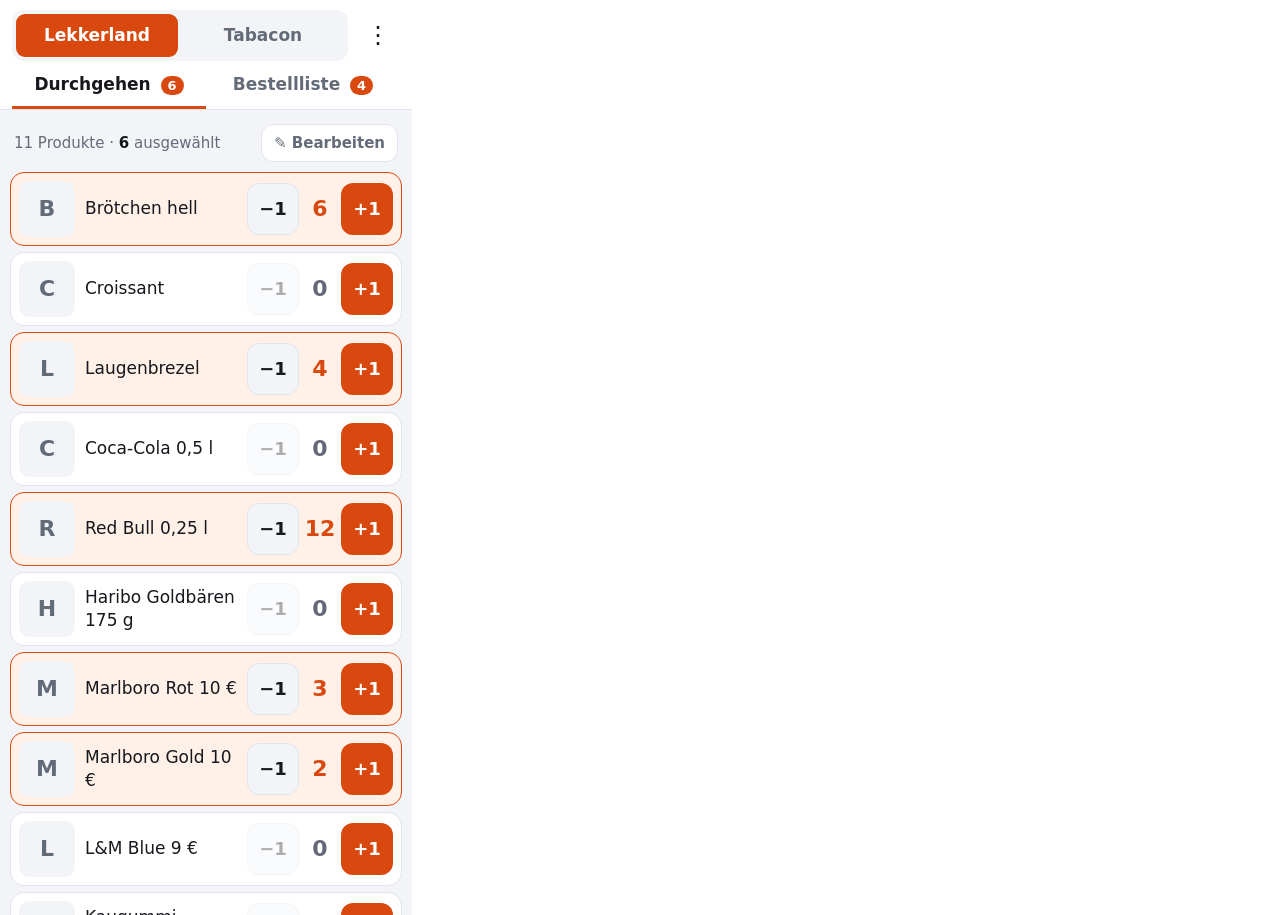
==== tests/demo.html @ 1b0dbbc1 "Bestell-App: Laufweg-Liste mit Fotos und Zaehlern, Bestellliste zum Abhaken, offline Co-Authored-By:" ====
<!doctype html>
<meta charset="utf-8">
<script>
// Füllt die App mit Beispieldaten für Screenshots. ?view=order|count, ?sup=lekkerland|tabacon
const params = new URLSearchParams(location.search);
const names = ['Brötchen hell', 'Croissant', 'Laugenbrezel', 'Coca-Cola 0,5 l', 'Red Bull 0,25 l', 'Haribo Goldbären 175 g',
  'Marlboro Rot 10 €', 'Marlboro Gold 10 €', 'L&M Blue 9 €', 'Kaugummi Airwaves', 'Feuerzeug Clipper'];
const counts = [6, 0, 4, 0, 12, 0, 3, 2, 0, 0, 5];
const products = names.map((name, i) => ({ id: 'p' + i, name, count: counts[i], photo: false }));
const order = {
  created: Date.now() - 3600e3,
  items: products.filter(p => p.count).map(p => ({ id: p.id, name: p.name, count: p.count, done: false }))
    .sort((a, b) => a.name.localeCompare(b.name, 'de')),
};
order.items[0].done = order.items[1].done = true;
localStorage.setItem('bestellapp', JSON.stringify({
  suppliers: { lekkerland: { products, order }, tabacon: { products: [], order: null } },
  ui: { supplier: params.get('sup') || 'lekkerland', view: params.get('view') || 'count', scroll: {}, lastBackup: null },
}));
</script>
<style>body { margin: 0; } iframe { border: 0; width: 412px; height: 915px; display: block; }</style>
<iframe src="../index.html"></iframe>
<script>
// ?edit=p6 öffnet das Bearbeiten-Fenster dieses Produkts
if (params.get('edit')) {
  const timer = setInterval(() => {
    const doc = document.querySelector('iframe').contentDocument;
    const btn = doc && doc.querySelector('[data-act=toggle-edit]');
    if (!btn) return;
    clearInterval(timer);
    btn.click();
    doc.querySelector(`[data-id="${params.get('edit')}"] [data-act=open]`).click();
  }, 100);
}
</script>
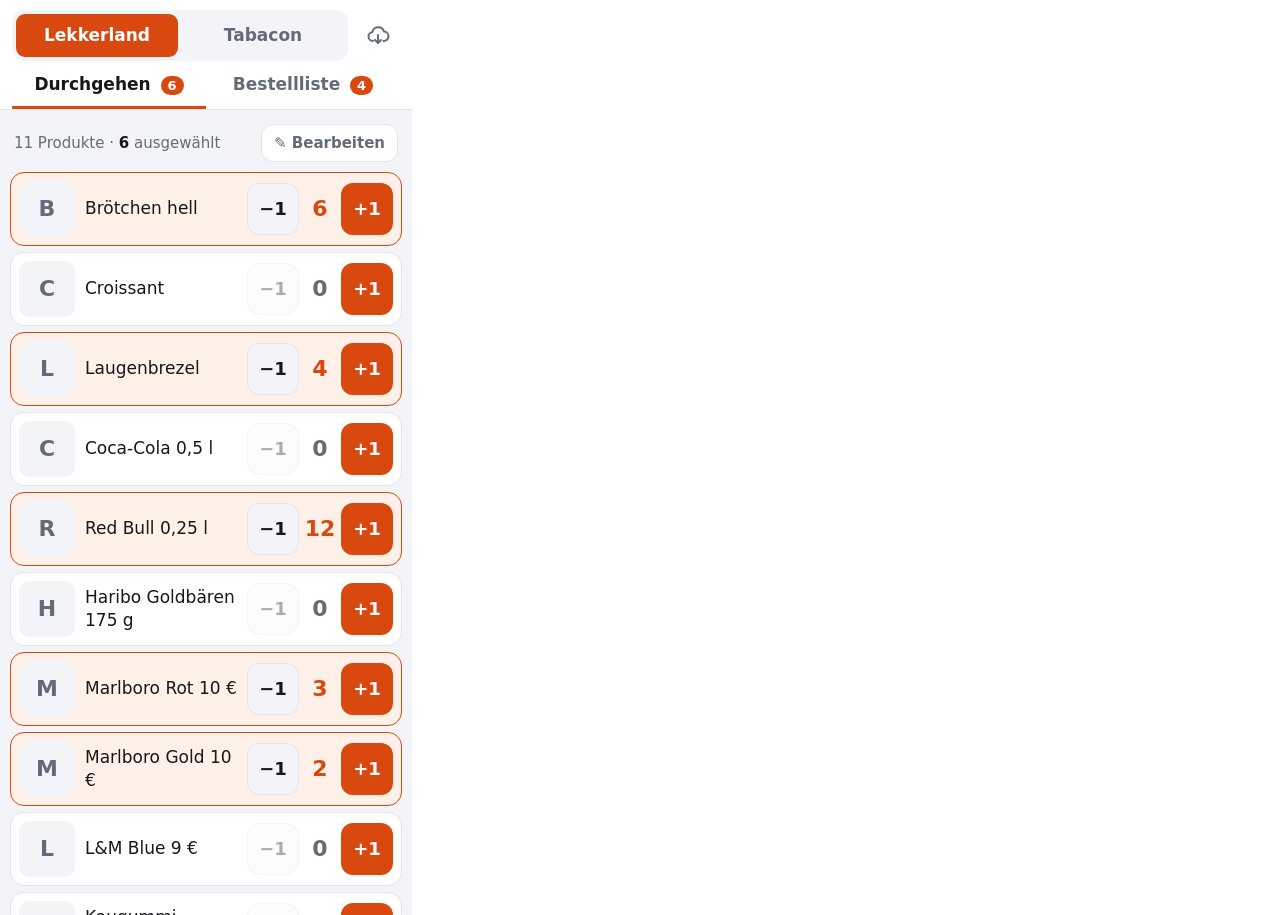
==== commit 97ae590e: "Papierkorb in jeder Zeile im Bearbeiten-Modus Co-Authored-By: Claude Opus 5.5 <noreply@anthropic.com" ====
--- a/tests/demo.html
+++ b/tests/demo.html
@@ -21,7 +21,7 @@
 <style>body { margin: 0; } iframe { border: 0; width: 412px; height: 915px; display: block; }</style>
 <iframe src="../index.html"></iframe>
 <script>
-// ?edit=p6 öffnet das Bearbeiten-Fenster dieses Produkts
+// ?edit=p6 öffnet das Bearbeiten-Fenster dieses Produkts, ?edit=keins nur den Bearbeiten-Modus
 if (params.get('edit')) {
   const timer = setInterval(() => {
     const doc = document.querySelector('iframe').contentDocument;
@@ -29,7 +29,8 @@
     if (!btn) return;
     clearInterval(timer);
     btn.click();
-    doc.querySelector(`[data-id="${params.get('edit')}"] [data-act=open]`).click();
+    const row = doc.querySelector(`[data-id="${params.get('edit')}"] [data-act=open]`);
+    if (row) row.click();
   }, 100);
 }
 </script>
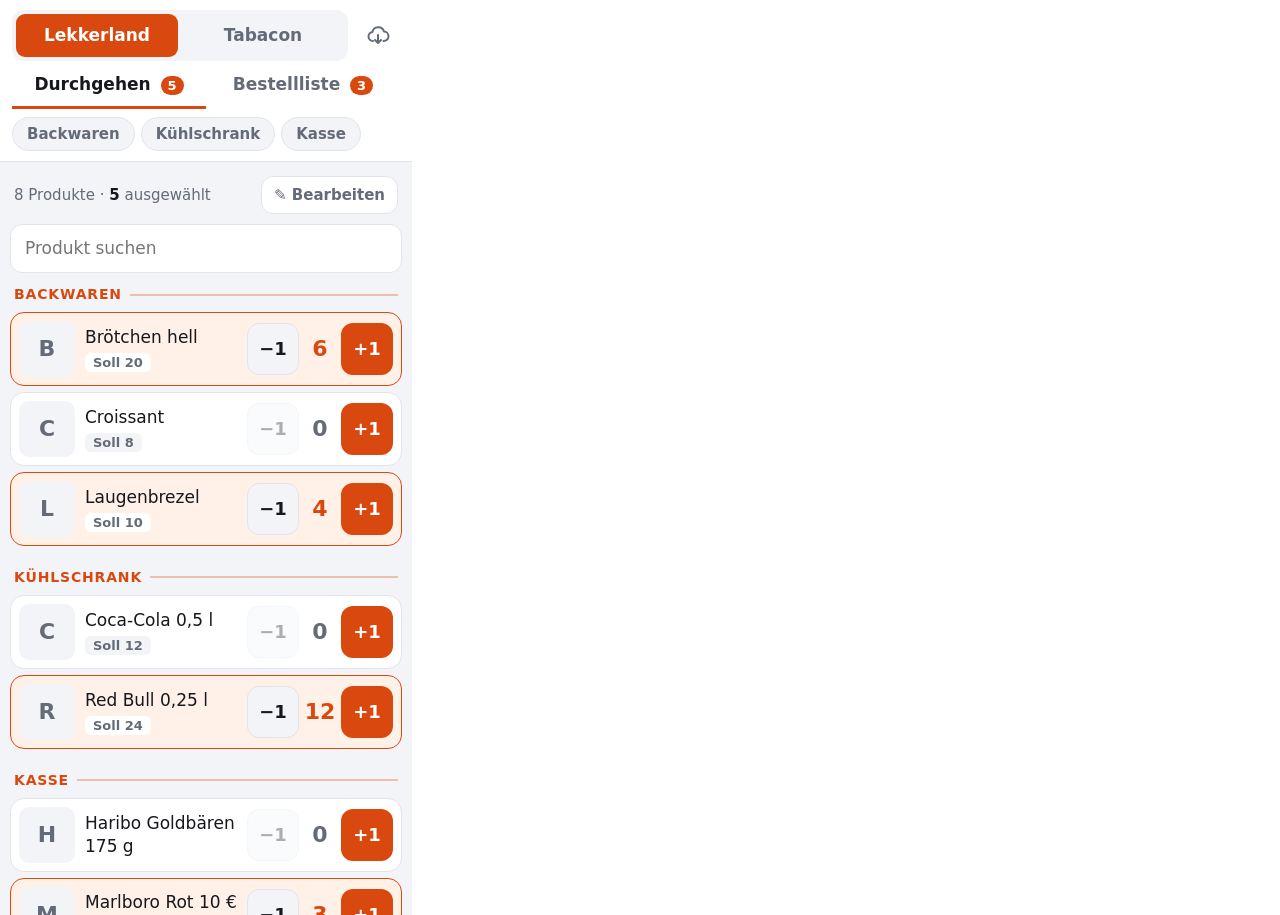
==== commit 4a657526: "Gemeinsamer Laufweg mit Abschnitten, Soll-Bestand, Suche, Teilen, Sicherungs-Erinnerung Beide Liefer" ====
--- a/tests/demo.html
+++ b/tests/demo.html
@@ -3,25 +3,29 @@
 <script>
 // Füllt die App mit Beispieldaten für Screenshots. ?view=order|count, ?sup=lekkerland|tabacon
 const params = new URLSearchParams(location.search);
-const names = ['Brötchen hell', 'Croissant', 'Laugenbrezel', 'Coca-Cola 0,5 l', 'Red Bull 0,25 l', 'Haribo Goldbären 175 g',
-  'Marlboro Rot 10 €', 'Marlboro Gold 10 €', 'L&M Blue 9 €', 'Kaugummi Airwaves', 'Feuerzeug Clipper'];
-const counts = [6, 0, 4, 0, 12, 0, 3, 2, 0, 0, 5];
-const products = names.map((name, i) => ({ id: 'p' + i, name, count: counts[i], photo: false }));
-const order = {
-  created: Date.now() - 3600e3,
-  items: products.filter(p => p.count).map(p => ({ id: p.id, name: p.name, count: p.count, done: false }))
-    .sort((a, b) => a.name.localeCompare(b.name, 'de')),
-};
-order.items[0].done = order.items[1].done = true;
+const L = { lekkerland: true, tabacon: false }, T = { lekkerland: false, tabacon: true }, B = { lekkerland: true, tabacon: true };
+const entries = [
+  ['#', 'Backwaren'], ['Brötchen hell', B, 6, 20], ['Croissant', L, 0, 8], ['Laugenbrezel', L, 4, 10],
+  ['#', 'Kühlschrank'], ['Coca-Cola 0,5 l', L, 0, 12], ['Red Bull 0,25 l', B, 12, 24],
+  ['#', 'Kasse'], ['Haribo Goldbären 175 g', L, 0, null], ['Marlboro Rot 10 €', B, 3, 10], ['Marlboro Gold 10 €', T, 2, 6],
+  ['L&M Blue 9 €', T, 0, 5], ['Feuerzeug Clipper', B, 5, 20],
+];
+const route = entries.map(([name, sup, n, soll], i) => name === '#'
+  ? { id: 's' + i, kind: 'section', name: sup }
+  : { id: 'p' + i, kind: 'product', name, photo: false, soll, sup, count: { lekkerland: sup.lekkerland ? n : 0, tabacon: 0 } });
+const items = route.filter(e => e.kind === 'product' && e.count.lekkerland)
+  .map(p => ({ id: p.id, name: p.name, count: p.count.lekkerland, done: false }))
+  .sort((a, b) => a.name.localeCompare(b.name, 'de'));
+items[0].done = items[1].done = true;
 localStorage.setItem('bestellapp', JSON.stringify({
-  suppliers: { lekkerland: { products, order }, tabacon: { products: [], order: null } },
-  ui: { supplier: params.get('sup') || 'lekkerland', view: params.get('view') || 'count', scroll: {}, lastBackup: null },
+  v: 2, route, orders: { lekkerland: { created: Date.now() - 3600e3, items }, tabacon: null },
+  ui: { supplier: params.get('sup') || 'lekkerland', view: params.get('view') || 'count', scroll: {}, lastBackup: params.has('nobackup') ? null : Date.now() },
 }));
 </script>
 <style>body { margin: 0; } iframe { border: 0; width: 412px; height: 915px; display: block; }</style>
 <iframe src="../index.html"></iframe>
 <script>
-// ?edit=p6 öffnet das Bearbeiten-Fenster dieses Produkts, ?edit=keins nur den Bearbeiten-Modus
+// ?edit=p9 öffnet das Bearbeiten-Fenster dieses Produkts, ?edit=keins nur den Bearbeiten-Modus
 if (params.get('edit')) {
   const timer = setInterval(() => {
     const doc = document.querySelector('iframe').contentDocument;
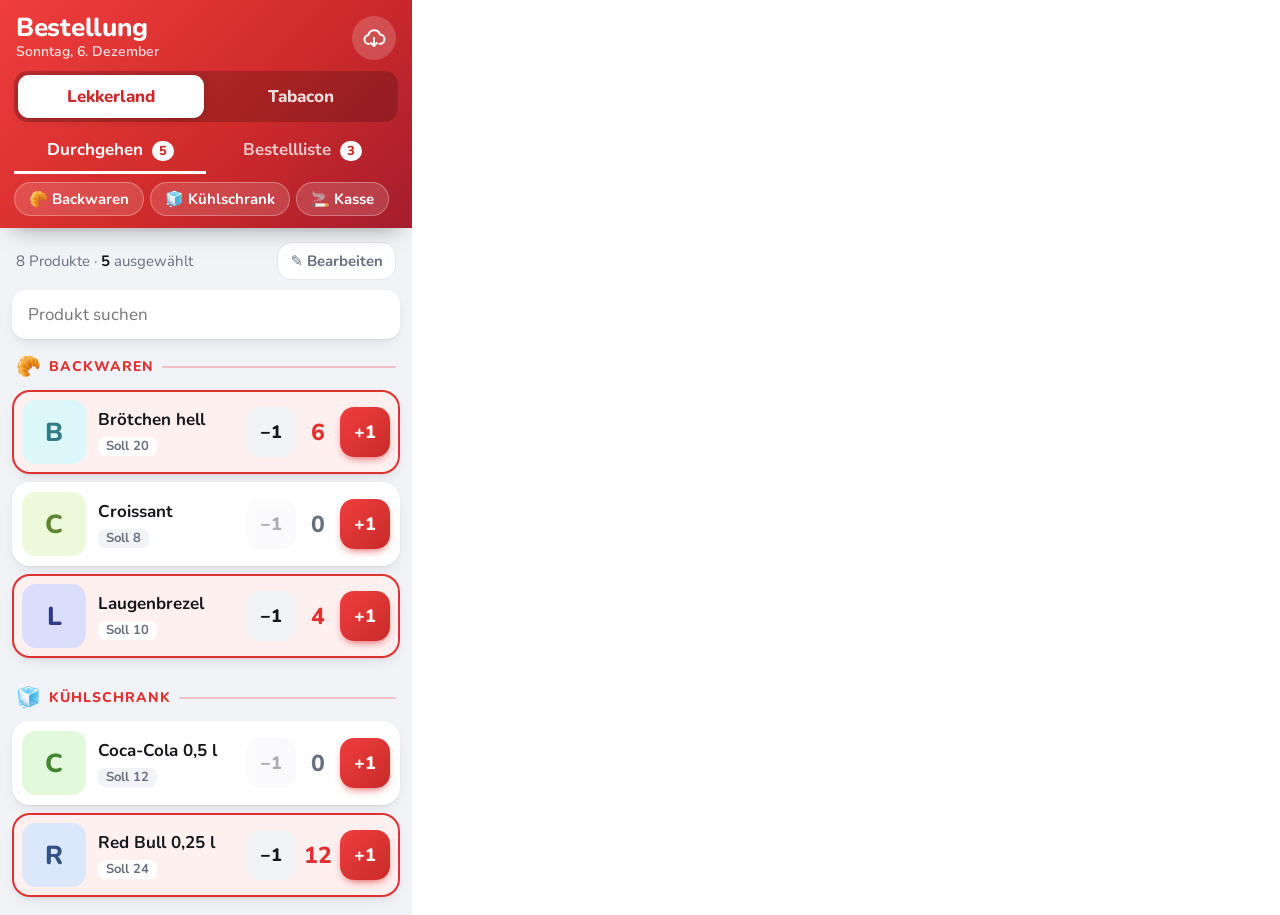
==== commit ac99fb53: "Neues Design (farbiger Kopf, Lekkerland rot), Abschnitts-Emojis, Animationen, Konfetti, Nunito, Wied" ====
--- a/tests/demo.html
+++ b/tests/demo.html
@@ -5,13 +5,13 @@
 const params = new URLSearchParams(location.search);
 const L = { lekkerland: true, tabacon: false }, T = { lekkerland: false, tabacon: true }, B = { lekkerland: true, tabacon: true };
 const entries = [
-  ['#', 'Backwaren'], ['Brötchen hell', B, 6, 20], ['Croissant', L, 0, 8], ['Laugenbrezel', L, 4, 10],
-  ['#', 'Kühlschrank'], ['Coca-Cola 0,5 l', L, 0, 12], ['Red Bull 0,25 l', B, 12, 24],
-  ['#', 'Kasse'], ['Haribo Goldbären 175 g', L, 0, null], ['Marlboro Rot 10 €', B, 3, 10], ['Marlboro Gold 10 €', T, 2, 6],
+  ['#', 'Backwaren', '🥐'], ['Brötchen hell', B, 6, 20], ['Croissant', L, 0, 8], ['Laugenbrezel', L, 4, 10],
+  ['#', 'Kühlschrank', '🧊'], ['Coca-Cola 0,5 l', L, 0, 12], ['Red Bull 0,25 l', B, 12, 24],
+  ['#', 'Kasse', '🚬'], ['Haribo Goldbären 175 g', L, 0, null], ['Marlboro Rot 10 €', B, 3, 10], ['Marlboro Gold 10 €', T, 2, 6],
   ['L&M Blue 9 €', T, 0, 5], ['Feuerzeug Clipper', B, 5, 20],
 ];
 const route = entries.map(([name, sup, n, soll], i) => name === '#'
-  ? { id: 's' + i, kind: 'section', name: sup }
+  ? { id: 's' + i, kind: 'section', name: sup, emoji: n }
   : { id: 'p' + i, kind: 'product', name, photo: false, soll, sup, count: { lekkerland: sup.lekkerland ? n : 0, tabacon: 0 } });
 const items = route.filter(e => e.kind === 'product' && e.count.lekkerland)
   .map(p => ({ id: p.id, name: p.name, count: p.count.lekkerland, done: false }))
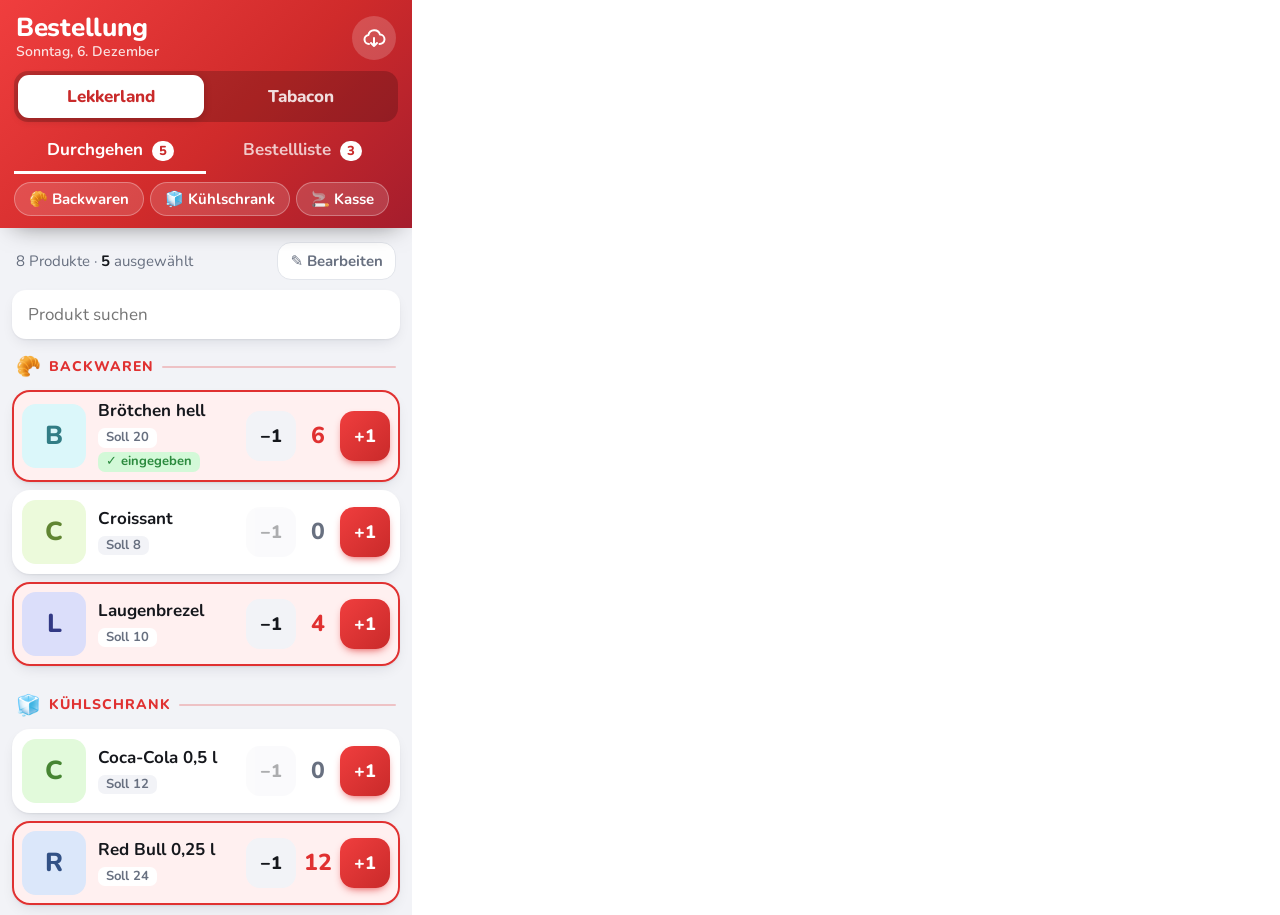
==== commit 99c8d2e3: "Bestellliste live aus den Zaehlern: nachtraeglich ergaenzen, Haken bleiben, Zaehler erst beim Loesch" ====
--- a/tests/demo.html
+++ b/tests/demo.html
@@ -13,12 +13,10 @@
 const route = entries.map(([name, sup, n, soll], i) => name === '#'
   ? { id: 's' + i, kind: 'section', name: sup, emoji: n }
   : { id: 'p' + i, kind: 'product', name, photo: false, soll, sup, count: { lekkerland: sup.lekkerland ? n : 0, tabacon: 0 } });
-const items = route.filter(e => e.kind === 'product' && e.count.lekkerland)
-  .map(p => ({ id: p.id, name: p.name, count: p.count.lekkerland, done: false }))
-  .sort((a, b) => a.name.localeCompare(b.name, 'de'));
-items[0].done = items[1].done = true;
+// Brötchen und Feuerzeug sind eingegeben, Laugenbrezel wurde danach von 2 auf 4 geändert
+const done = { p1: 6, p12: 5, p3: 2 };
 localStorage.setItem('bestellapp', JSON.stringify({
-  v: 2, route, orders: { lekkerland: { created: Date.now() - 3600e3, items }, tabacon: null },
+  v: 3, route, orders: { lekkerland: { started: Date.now() - 3600e3, done }, tabacon: { started: null, done: {} } },
   ui: { supplier: params.get('sup') || 'lekkerland', view: params.get('view') || 'count', scroll: {}, lastBackup: params.has('nobackup') ? null : Date.now() },
 }));
 </script>
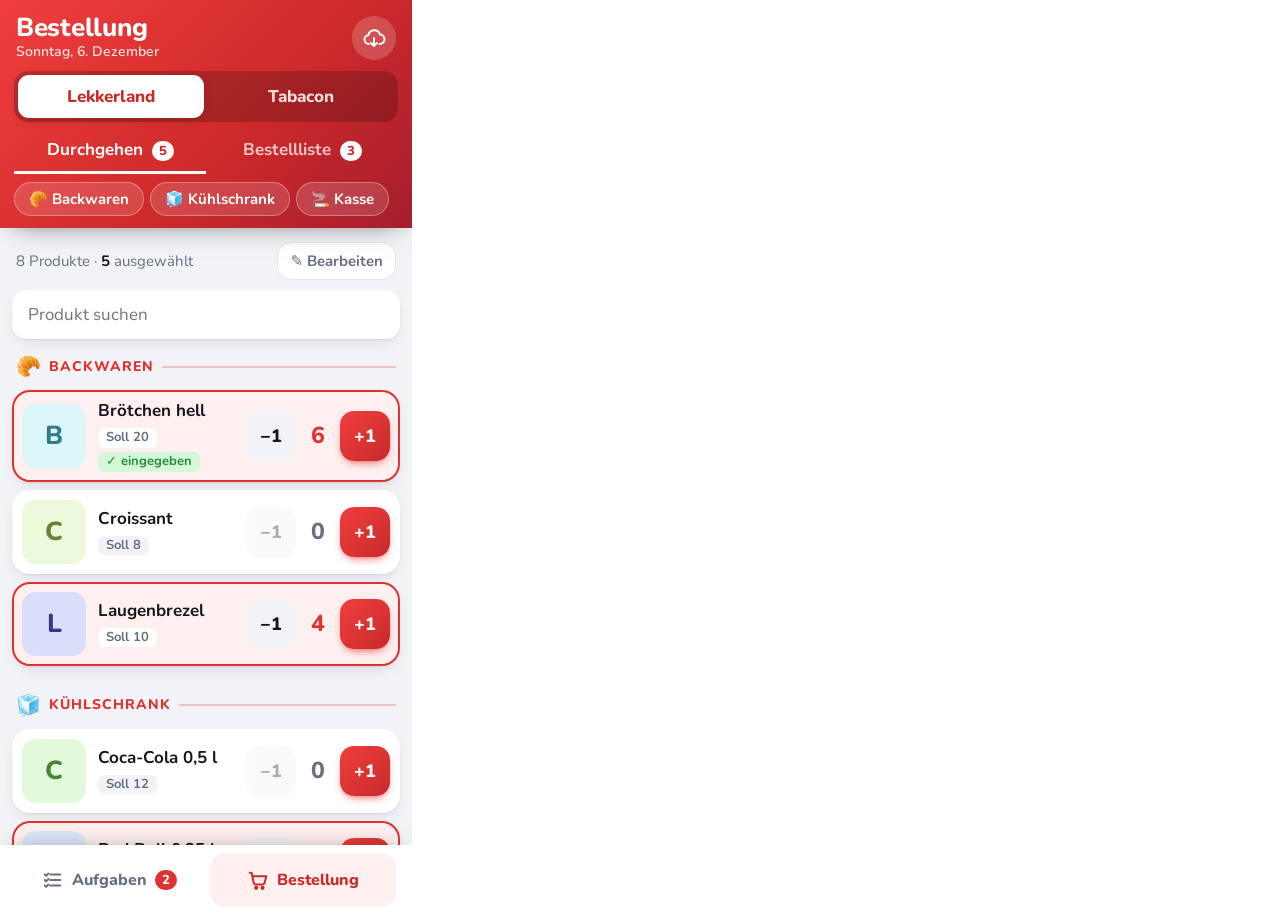
==== commit c3808345: "Aufgaben-Bereich: Tagesansicht mit Schichtplan, Bestelltagen und eigenen Aufgaben Eigener Bereich mi" ====
--- a/tests/demo.html
+++ b/tests/demo.html
@@ -17,22 +17,44 @@
 const done = { p1: 6, p12: 5, p3: 2 };
 localStorage.setItem('bestellapp', JSON.stringify({
   v: 3, route, orders: { lekkerland: { started: Date.now() - 3600e3, done }, tabacon: { started: null, done: {} } },
+  tasks: {
+    items: [
+      { id: 't1', title: 'Kasse zählen', repeat: 'weekly', weekday: 2, shift: 'any', created: '2026-10-01' },
+      { id: 't2', title: 'Kühlschrank auffüllen', repeat: 'workdays', shift: 'any', created: '2026-10-01' },
+      { id: 't3', title: 'Pfand wegbringen', repeat: 'once', date: '2026-10-26' },
+      { id: 't4', title: 'Azubiheft schreiben', repeat: 'once', date: '2026-10-27' },
+      { id: 't5', title: 'Zigarettenregal sortieren', repeat: 'weekly', weekday: 4, shift: 'spaet', created: '2026-10-01' },
+    ],
+    done: { '2026-10-27': ['t2'], '2026-10-26': [], '2026-10-23': ['t2'], '2026-10-22': ['t2'] },
+  },
   ui: { supplier: params.get('sup') || 'lekkerland', view: params.get('view') || 'count', scroll: {}, lastBackup: params.has('nobackup') ? null : Date.now() },
 }));
 </script>
 <style>body { margin: 0; } iframe { border: 0; width: 412px; height: 915px; display: block; }</style>
-<iframe src="../index.html"></iframe>
+<iframe></iframe>
 <script>
-// ?edit=p9 öffnet das Bearbeiten-Fenster dieses Produkts, ?edit=keins nur den Bearbeiten-Modus
-if (params.get('edit')) {
-  const timer = setInterval(() => {
-    const doc = document.querySelector('iframe').contentDocument;
-    const btn = doc && doc.querySelector('[data-act=toggle-edit]');
-    if (!btn) return;
-    clearInterval(timer);
-    btn.click();
-    const row = doc.querySelector(`[data-id="${params.get('edit')}"] [data-act=open]`);
-    if (row) row.click();
-  }, 100);
-}
+// ?heute=JJJJ-MM-TT legt "heute" fest. Ohne ?mode=tasks wird zur Bestellung gewechselt.
+// ?edit=p9 öffnet das Bearbeiten-Fenster dieses Produkts, ?edit=keins nur den Bearbeiten-Modus.
+// ?month öffnet die Monatsansicht, ?newtask das Fenster für eine neue Aufgabe.
+const iframe = document.querySelector('iframe');
+iframe.src = '../index.html' + (params.has('heute') ? '?heute=' + params.get('heute') : '');
+const timer = setInterval(() => {
+  const doc = iframe.contentDocument;
+  if (!doc || !doc.querySelector('.day-card, .empty')) return;
+  clearInterval(timer);
+  const click = sel => { const el = doc.querySelector(sel); if (el) el.click(); };
+  if (params.get('mode') !== 'tasks') click('[data-mode-tab=order]');
+  if (params.has('month')) click('#monthBtn');
+  if (params.has('newtask')) {
+    click('[data-act=task-add]');
+    doc.querySelector('#tName').value = 'Zigarettenregal sortieren';
+    doc.querySelector('#tRepeat input[value=weekly]').checked = true;
+    doc.querySelector('#tRepeat').dispatchEvent(new Event('change', { bubbles: true }));
+    doc.querySelector('#tShift').value = 'spaet';
+  }
+  if (params.get('edit')) {
+    click('[data-act=toggle-edit]');
+    click(`[data-id="${params.get('edit')}"] [data-act=open]`);
+  }
+}, 100);
 </script>
